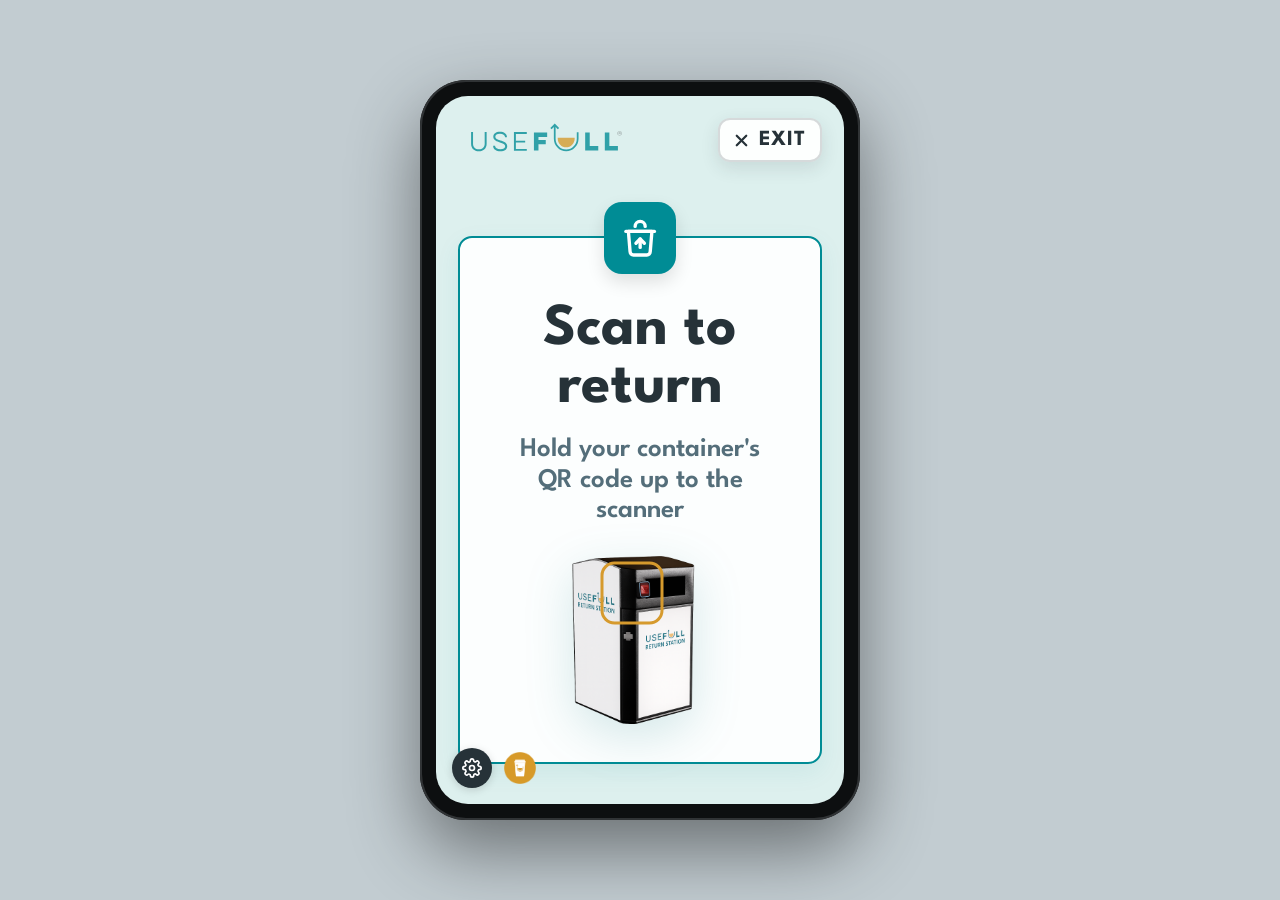
==== return-station/index.html @ 152a2efc "Return station: independent card/dismiss color controls + Never dismiss - Title always black (not co" ====
<!doctype html>
<html lang="en">
<head>
  <meta charset="utf-8" />
  <meta name="viewport" content="width=device-width, initial-scale=1, viewport-fit=cover, user-scalable=no" />
  <title>USEFULL Return Station</title>
  <meta name="theme-color" content="#DDF0EE" />
  <meta name="apple-mobile-web-app-capable" content="yes" />
  <meta name="mobile-web-app-capable" content="yes" />
  <meta name="apple-mobile-web-app-status-bar-style" content="black-translucent" />
  <meta name="apple-mobile-web-app-title" content="USEFULL Return" />
  <link rel="manifest" href="manifest.webmanifest" />
  <link rel="icon" type="image/png" href="../images/USEFULL-icons/icon-192.png" />
  <link rel="apple-touch-icon" href="../images/USEFULL-icons/icon-180.png" />
  <link rel="preconnect" href="https://fonts.googleapis.com" />
  <link rel="preconnect" href="https://fonts.gstatic.com" crossorigin />
  <link href="https://fonts.googleapis.com/css2?family=League+Spartan:wght@400;600;700&family=Roboto:wght@400;500;600;700&display=swap" rel="stylesheet" />
  <style>
    *, *::before, *::after { box-sizing: border-box; margin: 0; padding: 0; }

    :root {
      --teal: #008C95;
      --golden: #D69A2D;
      --golden-light: #FBF1DC;
      --teal-dark: #006E75;
      --teal-light: #E6F5F6;
      --foam: #DDF0EE;
      --wave: #8FCCC8;
      --green: #2E7D32;
      --green-light: #E8F5E9;
      --slate: #263238;
      --slate-light: #546E7A;
      --gray-300: #D0D8DB;
      --white: #FFFFFF;
      --radius: 14px;
      --shadow-lg: 0 2px 12px rgba(0,0,0,0.10);
    }

    html, body {
      width: 100%;
      height: 100%;
      overflow: hidden;
      font-family: 'Roboto', system-ui, sans-serif;
      color: var(--slate);
      -webkit-user-select: none;
      user-select: none;
      -webkit-tap-highlight-color: transparent;
    }

    /* ════════════════════════════════════════════════
       Portrait device frame (Galaxy Tab A9, 800×1340).
       Add ?bare=1 (or body.bare) to drop the frame and
       run edge-to-edge on the real tablet.
       ════════════════════════════════════════════════ */
    .device-mount {
      position: fixed;
      inset: 0;
      display: flex;
      align-items: center;
      justify-content: center;
      background: #c2ccd1;
      padding: 18px;
    }
    .device-frame {
      position: relative;
      /* Fixed portrait aspect — frame never resizes as content changes */
      width: min(440px, 92vw);
      height: min(740px, 96dvh);
      background: #0d0f10;
      border-radius: 46px;
      padding: 16px;
      box-shadow: 0 30px 70px rgba(0,0,0,0.45), inset 0 0 0 2px #303335;
      flex-shrink: 0;
    }
    body.bare .device-mount { padding: 0; background: var(--foam); }
    body.bare .device-frame {
      aspect-ratio: auto;
      height: 100dvh;
      width: 100vw;
      max-width: none;
      border-radius: 0;
      padding: 0;
      box-shadow: none;
      background: transparent;
    }

    /* ── App shell ─────────────────────────────────── */
    .app {
      position: relative;
      display: flex;
      flex-direction: column;
      width: 100%;
      height: 100%;
      background: var(--foam);
      border-radius: 32px;
      overflow: hidden;
    }
    body.bare .app { border-radius: 0; }

    .screen {
      flex: 1;
      display: flex;
      flex-direction: column;
      padding: 18px 22px 14px;
      overflow: hidden;
      min-height: 0;
    }

    /* ── Branding strip ────────────────────────────── */
    .brand-strip {
      display: grid;
      grid-template-columns: 1fr auto;
      align-items: center;
      padding: 4px 0 6px;
      flex-shrink: 0;
    }
    .brand-strip__logo {
      height: clamp(32px, 4.8vmin, 46px);
      opacity: 0.78;
      justify-self: start;
      cursor: default;
    }
    .session-control { justify-self: end; min-height: 44px; display: flex; align-items: center; }
    .exit-btn {
      min-height: 44px;
      padding: 8px 14px 7px 12px;
      border: 2px solid rgba(38, 50, 56, 0.18);
      border-radius: 12px;
      background: rgba(255, 255, 255, 0.94);
      color: var(--slate);
      box-shadow: 0 6px 18px rgba(38, 50, 56, 0.12);
      display: inline-flex;
      align-items: center;
      gap: 8px;
      font-family: 'League Spartan', sans-serif;
      font-size: clamp(17px, 2.4vmin, 22px);
      font-weight: 700;
      line-height: 1;
      cursor: pointer;
      text-transform: uppercase;
      letter-spacing: 0.04em;
    }
    .exit-btn svg { width: 19px; height: 19px; stroke-width: 2.8; flex-shrink: 0; }

    /* ════════════════════════════════════════════════
       Shared white card + inset icon cap
       (templated from the checkout-station success card)
       ════════════════════════════════════════════════ */
    .card {
      position: relative;
      width: min(100%, 560px);
      display: flex;
      flex-direction: column;
      align-items: center;
      text-align: center;
      gap: clamp(12px, 2vh, 20px);
      padding: clamp(48px, 7vh, 72px) clamp(28px, 6vw, 48px) clamp(24px, 3.5vh, 38px);
      background: rgba(255, 255, 255, 0.92);
      border: 2px solid var(--teal);
      border-radius: var(--radius);
      box-shadow: 0 8px 24px rgba(0, 140, 149, 0.08);
    }
    .card-mark {
      position: absolute;
      top: -36px;
      left: 50%;
      transform: translateX(-50%);
      width: 72px;
      height: 72px;
      border-radius: 18px;
      display: flex;
      align-items: center;
      justify-content: center;
      box-shadow: 0 8px 18px rgba(0, 0, 0, 0.12);
      color: var(--white);
      z-index: 5;
    }
    .card-mark svg { width: 56%; height: 56%; display: block; }
    .card-mark--teal { background: var(--teal); }
    .card-mark--green { background: var(--green); box-shadow: 0 8px 18px rgba(46,125,50,0.22); }
    .card-mark--golden { background: var(--golden); box-shadow: 0 8px 18px rgba(214,154,45,0.24); }

    .card__title {
      font-family: 'League Spartan', sans-serif;
      font-weight: 700;
      line-height: 0.98;
      color: var(--slate);
    }
    .card__body {
      font-family: 'League Spartan', sans-serif;
      font-weight: 600;
      line-height: 1.12;
      color: var(--slate-light);
    }

    /* ── Idle card ─────────────────────────────────── */
    .center-wrap {
      flex: 1;
      min-height: 0;
      display: flex;
      flex-direction: column;
      align-items: center;
      justify-content: center;
      gap: clamp(14px, 2vh, 22px);
      padding-top: 42px; /* room for card-mark cap that overlaps top of card */
    }
    .idle-card__title { font-size: clamp(40px, 6.6vh, 62px); }
    .idle-card__sub { font-size: clamp(20px, 3vh, 28px); max-width: 18ch; }
    .idle-card__station {
      position: relative;
      width: 100%;
      margin-top: clamp(4px, 1.4vh, 12px);
      display: flex;
      align-items: center;
      justify-content: center;
      min-height: 0;
    }
    .idle-card__station img {
      max-height: clamp(190px, 30vh, 340px);
      max-width: 66%;
      width: auto;
      object-fit: contain;
      display: block;
      filter: drop-shadow(0 14px 24px rgba(0, 110, 117, 0.16));
    }
    /* Pulsing highlight over the QR reader on the rendering (tune to art) */
    .idle-card__pulse {
      position: absolute;
      top: 21%;
      left: 47%;
      width: clamp(46px, 7vh, 70px);
      height: clamp(46px, 7vh, 70px);
      transform: translate(-50%, -50%);
      border-radius: 14px;
      border: 3px solid var(--golden);
      animation: scanPulse 1.8s ease-out infinite;
      pointer-events: none;
    }
    @keyframes scanPulse {
      0%   { box-shadow: 0 0 0 0 rgba(214, 154, 45, 0.5); border-color: rgba(214,154,45,0.95); }
      70%  { box-shadow: 0 0 0 20px rgba(214, 154, 45, 0); border-color: rgba(214,154,45,0.55); }
      100% { box-shadow: 0 0 0 0 rgba(214, 154, 45, 0); border-color: rgba(214,154,45,0.95); }
    }

    /* ── Success card ──────────────────────────────── */
    /* Title is always slate — color comes from card color token, not success style */
    .success-card__title { font-size: clamp(52px, 8vh, 86px); letter-spacing: 0.01em; color: var(--slate); }
    .success-card__body { font-size: clamp(23px, 3.4vh, 34px); }

    /* Card color tokens — set by cardColor state, applied via data-card-color attr */
    [data-card-color="green"]  { border-color: var(--green); }
    [data-card-color="teal"]   { border-color: var(--teal); }
    [data-card-color="golden"] { border-color: var(--golden); }

    .tally-block {
      width: 100%;
      display: flex;
      flex-direction: column;
      align-items: center;
      gap: 2px;
      padding: clamp(14px, 2.2vh, 22px);
      border-radius: 12px;
      margin-top: 2px;
    }
    .tally-block__num { font-family: 'League Spartan', sans-serif; font-weight: 700; font-size: clamp(38px, 5.6vh, 56px); line-height: 1; }
    .tally-block__label { font-family: 'League Spartan', sans-serif; font-weight: 600; font-size: clamp(15px, 2.1vh, 21px); text-transform: uppercase; letter-spacing: 0.04em; color: var(--slate-light); }
    /* Tally block colors by card color */
    [data-card-color="green"]  .tally-block { background: var(--green-light); }
    [data-card-color="green"]  .tally-block__num { color: var(--green); }
    [data-card-color="teal"]   .tally-block { background: var(--teal-light); }
    [data-card-color="teal"]   .tally-block__num { color: var(--teal-dark); }
    [data-card-color="golden"] .tally-block { background: var(--golden-light); }
    [data-card-color="golden"] .tally-block__num { color: #8C5A00; }

    .success-note {
      font-family: 'Roboto', sans-serif;
      font-weight: 400;
      font-size: clamp(14px, 2vh, 19px);
      line-height: 1.4;
      color: var(--slate-light);
      max-width: 32ch;
    }

    /* ── Dismiss control + countdown ring ──────────── */
    .dismiss-btn {
      display: inline-flex;
      align-items: center;
      gap: 12px;
      min-height: 60px;
      padding: 12px 30px;
      border-radius: 14px;
      border: none;
      background: var(--teal); /* overridden per-tone below */
      color: var(--white);
      font-family: 'League Spartan', sans-serif;
      font-size: clamp(22px, 3vh, 30px);
      font-weight: 700;
      text-transform: uppercase;
      letter-spacing: 0.03em;
      cursor: pointer;
      transition: transform 0.12s ease;
    }
    .dismiss-btn:active { transform: scale(0.97); }
    .dismiss-btn--golden { background: var(--golden); }
    .dismiss-btn--teal   { background: var(--teal); }
    .countdown-ring { position: relative; width: 38px; height: 38px; flex-shrink: 0; }
    .countdown-ring svg { width: 100%; height: 100%; transform: rotate(-90deg); }
    .countdown-ring__track { fill: none; stroke: rgba(255,255,255,0.35); stroke-width: 3.5; }
    .countdown-ring__fill { fill: none; stroke: var(--white); stroke-width: 3.5; stroke-linecap: round; transition: stroke-dashoffset 0.2s linear; }
    .countdown-ring__text {
      position: absolute; inset: 0; display: flex; align-items: center; justify-content: center;
      font-size: 14px; font-weight: 700; font-family: 'League Spartan', sans-serif; color: var(--white);
    }
    .success-hint { font-family: 'League Spartan', sans-serif; font-weight: 600; font-size: clamp(14px, 2vh, 19px); color: var(--slate-light); opacity: 0.85; }

    /* ════════════════════════════════════════════════
       Exit access-code modal + toast (within frame)
       ════════════════════════════════════════════════ */
    .overlay {
      position: absolute; inset: 0; background: rgba(0,0,0,0.5);
      z-index: 200; display: flex; align-items: center; justify-content: center; padding: 24px;
      border-radius: inherit;
    }
    .overlay[hidden] { display: none; }
    .code-panel {
      background: var(--white); border-radius: var(--radius); padding: 28px 26px;
      width: min(420px, 92%); box-shadow: var(--shadow-lg); text-align: center;
    }
    .code-panel.is-error .code-input { border-color: #C62828; }
    .code-panel__title { font-family: 'League Spartan', sans-serif; font-size: 24px; font-weight: 700; color: var(--slate); margin-bottom: 18px; }
    .code-field { display: flex; gap: 8px; align-items: center; }
    .code-input { flex: 1; font-size: 24px; text-align: center; letter-spacing: 0.4em; padding: 12px; border: 2px solid var(--gray-300); border-radius: 10px; font-family: inherit; }
    .code-toggle { background: none; border: none; padding: 8px; cursor: pointer; color: var(--slate-light); }
    .code-toggle svg { width: 24px; height: 24px; }
    .code-error { color: #C62828; font-size: 14px; min-height: 18px; margin: 8px 0 0; }
    .code-actions { display: flex; gap: 10px; margin-top: 18px; }
    .code-action { flex: 1; padding: 12px; border-radius: 10px; font-family: 'League Spartan', sans-serif; font-size: 18px; font-weight: 700; cursor: pointer; border: 2px solid var(--gray-300); background: var(--white); color: var(--slate); }
    .code-action--submit { background: var(--teal); border-color: var(--teal); color: var(--white); }
    .code-action--submit:disabled { opacity: 0.45; cursor: default; }

    .toast {
      position: absolute; top: 20px; left: 50%; transform: translateX(-50%);
      background: var(--slate); color: var(--white); padding: 13px 20px; border-radius: 12px;
      font-size: 15px; z-index: 300; box-shadow: var(--shadow-lg); max-width: 88%; text-align: center;
    }
    .toast[hidden] { display: none; }

    /* ════════════════════════════════════════════════
       Settings wheel + popover (anchored inside frame)
       ════════════════════════════════════════════════ */
    /* Sim button sits right of the gear, same row */
    .sim-bar { position: absolute; bottom: 16px; left: 16px; z-index: 150; display: flex; align-items: center; gap: 8px; }
    .sim-btn {
      width: 40px; height: 40px; border-radius: 50%; border: none; background: none;
      cursor: pointer; display: flex; align-items: center; justify-content: center;
      transition: opacity 0.15s, transform 0.1s; padding: 0;
    }
    .sim-btn:active { transform: scale(0.92); }
    .sim-btn img { width: 32px; height: 32px; object-fit: contain; }
    body.controls-hidden .sim-bar { display: none; }
    .settings-wheel { position: relative; z-index: 150; }
    .settings-wheel__btn {
      width: 40px; height: 40px; border-radius: 50%; border: none; background: var(--slate);
      color: var(--white); cursor: pointer; display: flex; align-items: center; justify-content: center;
      box-shadow: 0 2px 8px rgba(0,0,0,0.15); transition: transform 0.3s ease;
    }
    .settings-wheel__btn:active { transform: scale(0.92); }
    .settings-wheel__btn svg { width: 20px; height: 20px; }
    .settings-wheel.is-open .settings-wheel__btn { transform: rotate(60deg); }
    .settings-popover {
      position: absolute; bottom: 50px; left: 0; background: var(--slate); color: var(--white);
      border-radius: 12px; padding: 18px 20px 20px; box-shadow: 0 4px 20px rgba(0,0,0,0.25);
      display: none; min-width: 280px;
    }
    .settings-wheel.is-open .settings-popover { display: block; }
    .settings-col { display: flex; flex-direction: column; gap: 12px; }
    .settings-col__heading { font-size: 11px; text-transform: uppercase; letter-spacing: 0.8px; color: rgba(255,255,255,0.45); font-weight: 700; padding-bottom: 4px; border-bottom: 1px solid rgba(255,255,255,0.1); }
    .settings-field { display: flex; flex-direction: column; gap: 4px; }
    .settings-label { font-size: 10px; text-transform: uppercase; letter-spacing: 0.5px; color: rgba(255,255,255,0.6); font-weight: 600; }
    .settings-select { background: rgba(255,255,255,0.12); border: 1px solid rgba(255,255,255,0.2); color: var(--white); padding: 6px 8px; border-radius: 6px; font-size: 13px; font-family: inherit; cursor: pointer; }
    .settings-select option { background: var(--slate); color: var(--white); }
    .settings-toggle { display: flex; border-radius: 8px; overflow: hidden; border: 1px solid rgba(255,255,255,0.2); }
    .settings-toggle__opt { flex: 1; padding: 8px 10px; font-size: 13px; font-weight: 600; font-family: inherit; text-align: center; cursor: pointer; border: none; background: transparent; color: rgba(255,255,255,0.5); transition: background 0.15s, color 0.15s; }
    .settings-toggle__opt.is-active { background: var(--teal); color: var(--white); }
    .settings-btn { padding: 9px 14px; border-radius: 8px; border: 1px solid var(--teal); background: var(--teal); color: var(--white); font-size: 14px; font-weight: 700; cursor: pointer; font-family: inherit; width: 100%; }
    .settings-btn:active { opacity: 0.85; }
    .settings-check { display: flex; align-items: center; gap: 8px; color: var(--white); font-size: 13px; cursor: pointer; }

    body.controls-hidden .settings-wheel { display: none; }
  </style>
</head>
<body>
  <div class="device-mount">
    <div class="device-frame">
      <div id="app" class="app">
        <main class="screen" id="screen"><!-- rendered by JS --></main>

        <!-- Exit access-code modal -->
        <div id="codeModal" class="overlay" hidden>
          <div class="code-panel" id="codePanel" role="dialog" aria-modal="true">
            <div class="code-panel__title">Enter the return station access code</div>
            <div class="code-field">
              <input class="code-input" id="codeInput" type="password" inputmode="numeric" pattern="[0-9]*" maxlength="4" autocomplete="off" placeholder="••••" />
              <button class="code-toggle" id="codeToggle" type="button" aria-label="Show code">
                <svg viewBox="0 0 24 24" fill="none" stroke="currentColor" stroke-width="2.1" stroke-linecap="round" stroke-linejoin="round"><path d="M1 12s4-8 11-8 11 8 11 8-4 8-11 8-11-8-11-8z"/><circle cx="12" cy="12" r="3"/></svg>
              </button>
            </div>
            <div class="code-error" id="codeError" aria-live="polite"></div>
            <div class="code-actions">
              <button class="code-action" id="codeCancel" type="button">Cancel</button>
              <button class="code-action code-action--submit" id="codeSubmit" type="button" disabled>Submit</button>
            </div>
          </div>
        </div>

        <div id="toast" class="toast" hidden>Success: you'd normally exit Return Station mode now</div>

        <!-- Controls bar: gear + container sim button -->
        <div class="sim-bar">
          <div id="settingsWheel" class="settings-wheel">
            <button id="settingsToggle" class="settings-wheel__btn" type="button" aria-label="Demo settings">
              <svg viewBox="0 0 24 24" fill="none" stroke="currentColor" stroke-width="2" stroke-linecap="round" stroke-linejoin="round">
                <circle cx="12" cy="12" r="3"/><path d="M19.4 15a1.65 1.65 0 0 0 .33 1.82l.06.06a2 2 0 0 1-2.83 2.83l-.06-.06a1.65 1.65 0 0 0-1.82-.33 1.65 1.65 0 0 0-1 1.51V21a2 2 0 0 1-4 0v-.09A1.65 1.65 0 0 0 9 19.4a1.65 1.65 0 0 0-1.82.33l-.06.06a2 2 0 0 1-2.83-2.83l.06-.06A1.65 1.65 0 0 0 4.68 15a1.65 1.65 0 0 0-1.51-1H3a2 2 0 0 1 0-4h.09A1.65 1.65 0 0 0 4.6 9a1.65 1.65 0 0 0-.33-1.82l-.06-.06a2 2 0 0 1 2.83-2.83l.06.06A1.65 1.65 0 0 0 9 4.68a1.65 1.65 0 0 0 1-1.51V3a2 2 0 0 1 4 0v.09a1.65 1.65 0 0 0 1 1.51 1.65 1.65 0 0 0 1.82-.33l.06-.06a2 2 0 0 1 2.83 2.83l-.06.06A1.65 1.65 0 0 0 19.4 9a1.65 1.65 0 0 0 1.51 1H21a2 2 0 0 1 0 4h-.09a1.65 1.65 0 0 0-1.51 1z"/>
              </svg>
            </button>
            <div class="settings-popover">
              <div class="settings-col">
                <div class="settings-col__heading">Return Station</div>

                <div class="settings-field">
                  <span class="settings-label">Wording preset</span>
                  <div class="settings-toggle" id="styleToggle">
                    <button class="settings-toggle__opt is-active" data-style="celebrate" type="button">Celebratory</button>
                    <button class="settings-toggle__opt" data-style="pending" type="button">Pending</button>
                  </div>
                </div>

                <div class="settings-field">
                  <span class="settings-label">Card color</span>
                  <div class="settings-toggle" id="cardColorToggle">
                    <button class="settings-toggle__opt is-active" data-card="green" type="button">Green</button>
                    <button class="settings-toggle__opt" data-card="teal" type="button">Teal</button>
                    <button class="settings-toggle__opt" data-card="golden" type="button">Golden</button>
                  </div>
                </div>

                <div class="settings-field">
                  <span class="settings-label">Done button</span>
                  <div class="settings-toggle" id="dismissColorToggle">
                    <button class="settings-toggle__opt" data-dismiss="teal" type="button">Teal</button>
                    <button class="settings-toggle__opt is-active" data-dismiss="golden" type="button">Golden</button>
                  </div>
                </div>

                <div class="settings-field">
                  <span class="settings-label">Auto-dismiss</span>
                  <select class="settings-select" id="dismissSelect">
                    <option value="0">Never ∞</option>
                    <option value="3">3 seconds</option>
                    <option value="4">4 seconds</option>
                    <option value="5">5 seconds</option>
                    <option value="6" selected>6 seconds</option>
                    <option value="8">8 seconds</option>
                    <option value="10">10 seconds</option>
                    <option value="15">15 seconds</option>
                  </select>
                </div>

                <label class="settings-check"><input type="checkbox" id="soundToggle" checked /> Sound effects</label>
              </div>
            </div>
          </div>
          <button class="sim-btn" id="simScanBtn" type="button" title="Simulate container scan">
            <img src="../images/interface-icons/Usefull-Icons-Golden_1_Cup.png" alt="Simulate container scan" />
          </button>
        </div>
      </div>
    </div>
  </div>

  <script>
    /* ═══════════════════════════════════════════════════════════════
       USEFULL Return Station — self-contained prototype
       Flow: IDLE → (scan) → SUCCESS → (auto-dismiss / Done) → IDLE
       The QR reader is hardware; scanning both initiates AND completes a
       return. No auth, no counter on idle. Each scan re-chimes, bumps the
       session tally, and restarts the auto-dismiss timer.
       ═══════════════════════════════════════════════════════════════ */
    const params = new URLSearchParams(location.search);
    if (params.get('bare') === '1') document.body.classList.add('bare');

    const app = document.getElementById('app');
    const screen = document.getElementById('screen');

    /* ── State ─────────────────────────────────────── */
    let state = 'idle';            // 'idle' | 'success'
    let tally = 0;                 // containers returned this visit
    let successStyle = 'celebrate';// controls wording only
    let cardColor   = 'green';     // 'green' | 'teal' | 'golden' — celebrate default
    let dismissColor = 'golden';   // 'teal' | 'golden' — celebrate default
    let autoDismissSecs = 6;       // 0 = never
    let soundEnabled = true;
    let dismissDeadline = 0;
    let dismissRaf = null;

    /* ── Sound (per-container scan chime from checkout station) ── */
    const SFX = { scan: new Audio('../sounds/successful-scan.m4a') };
    function playScanChime() {
      if (!soundEnabled) return;
      const s = SFX.scan;
      s.currentTime = 0;
      s.play().catch(() => {});
    }

    /* ── Icons (stroke inherits card-mark color) ───── */
    const ICON_BIN = `<svg viewBox="0 0 24 24" fill="none" stroke="currentColor" stroke-width="2" stroke-linecap="round" stroke-linejoin="round"><path d="M5 8h14l-1 12a2 2 0 0 1-2 2H8a2 2 0 0 1-2-2L5 8z"/><path d="M3.5 8h17"/><path d="M9 5a3 3 0 0 1 6 0"/><path d="M12 12.5v5"/><path d="M9.5 15l2.5-2.5 2.5 2.5"/></svg>`;
    const ICON_CHECK = `<svg viewBox="0 0 24 24" fill="none" stroke="currentColor" stroke-width="2.8" stroke-linecap="round" stroke-linejoin="round"><path d="M20 6 9 17l-5-5"/></svg>`;
    const ICON_RETURN = `<svg viewBox="0 0 24 24" fill="none" stroke="currentColor" stroke-width="2.2" stroke-linecap="round" stroke-linejoin="round"><path d="M3 12a9 9 0 1 0 3-6.7"/><path d="M3 4v5h5"/></svg>`;
    const ICON_EXIT = `<svg viewBox="0 0 24 24" fill="none" stroke="currentColor" stroke-linecap="round" stroke-linejoin="round"><path d="M18 6 6 18"/><path d="m6 6 12 12"/></svg>`;

    function brandStrip() {
      return `
        <div class="brand-strip">
          <img class="brand-strip__logo" id="brandLogo" src="../images/USEFULL-icons/USEFULL-Logo-Registered_Color.svg" alt="USEFULL" />
          <div class="session-control">
            <button class="exit-btn" id="exitBtn" type="button" aria-label="Exit Return Station mode">${ICON_EXIT}<span>Exit</span></button>
          </div>
        </div>`;
    }

    /* ── Renderers ─────────────────────────────────── */
    function renderIdle() {
      screen.innerHTML = `
        ${brandStrip()}
        <div class="center-wrap">
          <section class="card idle-card">
            <div class="card-mark card-mark--teal">${ICON_BIN}</div>
            <h1 class="card__title idle-card__title">Scan to return</h1>
            <p class="card__body idle-card__sub">Hold your container's QR code up to the scanner</p>
            <div class="idle-card__station">
              <img src="returnstation-transparent.png" alt="USEFULL Return Station" />
              <div class="idle-card__pulse" aria-hidden="true"></div>
            </div>
          </section>
        </div>`;
      wireExit();
    }

    function renderSuccess() {
      const isPending = successStyle === 'pending';
      const icon = successStyle === 'pending' ? ICON_RETURN : ICON_CHECK;
      const title = isPending ? 'Return Pending' : 'Returned!';
      const body  = isPending ? 'Deposit your container in the bin below.' : 'Drop your container in the bin below.';
      const note  = isPending
        ? 'Your return will be validated when containers are collected.'
        : 'Your return is confirmed once containers are collected.';
      const unit = tally === 1 ? 'container returned' : 'containers returned';
      const ringLabel = autoDismissSecs === 0 ? '∞' : autoDismissSecs;

      screen.innerHTML = `
        ${brandStrip()}
        <div class="center-wrap">
          <section class="card success-card" data-card-color="${cardColor}">
            <div class="card-mark card-mark--${cardColor}">${icon}</div>
            <h1 class="card__title success-card__title">${title}</h1>
            <p class="card__body success-card__body">${body}</p>
            <div class="tally-block">
              <span class="tally-block__num">${tally}</span>
              <span class="tally-block__label">${unit}</span>
            </div>
            <p class="success-note">${note}</p>
          </section>
          <button class="dismiss-btn dismiss-btn--${dismissColor}" id="dismissBtn" type="button">
            <span class="countdown-ring">
              <svg viewBox="0 0 38 38">
                <circle class="countdown-ring__track" cx="19" cy="19" r="15"/>
                <circle class="countdown-ring__fill" id="ringFill" cx="19" cy="19" r="15"/>
              </svg>
              <span class="countdown-ring__text" id="ringText">${ringLabel}</span>
            </span>
            Done
          </button>
          <span class="success-hint">Scanning another? Just scan it — no need to tap.</span>
        </div>`;
      wireExit();
      document.getElementById('dismissBtn').onclick = goIdle;
    }

    function render() { state === 'idle' ? renderIdle() : renderSuccess(); }

    function goIdle() {
      stopDismissTimer();
      tally = 0;
      state = 'idle';
      render();
    }

    // A container was scanned at the hardware reader.
    function onScan() {
      tally += 1;
      playScanChime();
      state = 'success';
      render();
      startDismissTimer();
    }

    /* ── Auto-dismiss countdown ────────────────────── */
    const RING_CIRC = 2 * Math.PI * 15; // r=15
    function startDismissTimer() {
      stopDismissTimer();
      if (autoDismissSecs === 0) return; // Never mode — no timer
      dismissDeadline = Date.now() + autoDismissSecs * 1000;
      const fill = document.getElementById('ringFill');
      if (fill) { fill.style.strokeDasharray = RING_CIRC; fill.style.strokeDashoffset = 0; }
      const tick = () => {
        const remaining = Math.max(0, dismissDeadline - Date.now());
        const secs = Math.ceil(remaining / 1000);
        const text = document.getElementById('ringText');
        const f = document.getElementById('ringFill');
        if (text) text.textContent = secs;
        if (f) f.style.strokeDashoffset = RING_CIRC * (1 - remaining / (autoDismissSecs * 1000));
        if (remaining <= 0) { goIdle(); return; }
        dismissRaf = requestAnimationFrame(tick);
      };
      dismissRaf = requestAnimationFrame(tick);
    }
    function stopDismissTimer() {
      if (dismissRaf) cancelAnimationFrame(dismissRaf);
      dismissRaf = null;
    }

    /* Sync cardColor/dismissColor toggles to a given value */
    function syncCardColor(val) {
      cardColor = val;
      document.querySelectorAll('#cardColorToggle .settings-toggle__opt').forEach((o) => o.classList.toggle('is-active', o.dataset.card === val));
    }
    function syncDismissColor(val) {
      dismissColor = val;
      document.querySelectorAll('#dismissColorToggle .settings-toggle__opt').forEach((o) => o.classList.toggle('is-active', o.dataset.dismiss === val));
    }

    /* ── Exit access-code modal (matches checkout station) ── */
    const ACCESS_CODE = '1234';
    const codeModal = document.getElementById('codeModal');
    const codePanel = document.getElementById('codePanel');
    const codeInput = document.getElementById('codeInput');
    const codeToggle = document.getElementById('codeToggle');
    const codeError = document.getElementById('codeError');
    const codeSubmit = document.getElementById('codeSubmit');
    const codeCancel = document.getElementById('codeCancel');
    const toast = document.getElementById('toast');
    let toastTimer = null;

    function wireExit() {
      const btn = document.getElementById('exitBtn');
      if (btn) btn.onclick = openCodeModal;
    }
    function openCodeModal() {
      closeCodeModal();
      codeModal.hidden = false;
      setTimeout(() => codeInput.focus(), 80);
    }
    function closeCodeModal() {
      codeModal.hidden = true;
      codeInput.value = '';
      codeInput.type = 'password';
      codePanel.classList.remove('is-error');
      codeError.textContent = '';
      codeSubmit.disabled = true;
    }
    function submitCode() {
      if (codeInput.value.length !== 4) return;
      if (codeInput.value === ACCESS_CODE) { closeCodeModal(); showToast(); return; }
      codePanel.classList.add('is-error');
      codeError.textContent = 'Incorrect code, please try again.';
    }
    function showToast() {
      if (toastTimer) clearTimeout(toastTimer);
      toast.hidden = false;
      toastTimer = setTimeout(() => { toast.hidden = true; toastTimer = null; }, 2800);
    }
    codeInput.addEventListener('input', () => {
      codeInput.value = codeInput.value.replace(/\D/g, '').slice(0, 4);
      codeSubmit.disabled = codeInput.value.length !== 4;
      if (codeInput.value.length < 4) { codePanel.classList.remove('is-error'); codeError.textContent = ''; }
    });
    codeInput.addEventListener('keydown', (e) => { if (e.key === 'Enter') submitCode(); });
    codeToggle.onclick = () => { codeInput.type = codeInput.type === 'password' ? 'text' : 'password'; };
    codeSubmit.onclick = submitCode;
    codeCancel.onclick = closeCodeModal;
    codeModal.addEventListener('click', (e) => { if (e.target === codeModal) closeCodeModal(); });

    /* ── Settings wiring ───────────────────────────── */
    const settingsWheel = document.getElementById('settingsWheel');
    document.getElementById('settingsToggle').onclick = (e) => {
      e.stopPropagation();
      settingsWheel.classList.toggle('is-open');
    };
    document.addEventListener('click', (e) => {
      if (!settingsWheel.contains(e.target)) settingsWheel.classList.remove('is-open');
    });

    // Wording preset — also writes card/dismiss color presets (but doesn't lock them)
    document.querySelectorAll('#styleToggle .settings-toggle__opt').forEach((opt) => {
      opt.onclick = () => {
        successStyle = opt.dataset.style;
        document.querySelectorAll('#styleToggle .settings-toggle__opt').forEach((o) => o.classList.toggle('is-active', o === opt));
        if (successStyle === 'celebrate') { syncCardColor('green'); syncDismissColor('golden'); }
        else                              { syncCardColor('teal');  syncDismissColor('teal'); }
        if (state === 'success') { render(); startDismissTimer(); }
      };
    });

    // Card color
    document.querySelectorAll('#cardColorToggle .settings-toggle__opt').forEach((opt) => {
      opt.onclick = () => { syncCardColor(opt.dataset.card); if (state === 'success') render(); };
    });

    // Dismiss button color
    document.querySelectorAll('#dismissColorToggle .settings-toggle__opt').forEach((opt) => {
      opt.onclick = () => { syncDismissColor(opt.dataset.dismiss); if (state === 'success') render(); };
    });

    document.getElementById('dismissSelect').onchange = (e) => {
      autoDismissSecs = parseInt(e.target.value, 10);
      if (state === 'success') { render(); startDismissTimer(); }
    };
    document.getElementById('soundToggle').onchange = (e) => { soundEnabled = e.target.checked; };
    document.getElementById('simScanBtn').onclick = () => { settingsWheel.classList.remove('is-open'); onScan(); };

    /* ── Screenshot mode: hide settings via "h" or logo tap; "s" scans ── */
    function toggleControls() { document.body.classList.toggle('controls-hidden'); }
    document.addEventListener('keydown', (e) => {
      if (codeInput.matches(':focus')) return;
      if (e.key === 'h') toggleControls();
      if (e.key === 's') onScan();
    });
    screen.addEventListener('click', (e) => { if (e.target.id === 'brandLogo') toggleControls(); });

    /* ── Boot ──────────────────────────────────────── */
    render();
  </script>
</body>
</html>
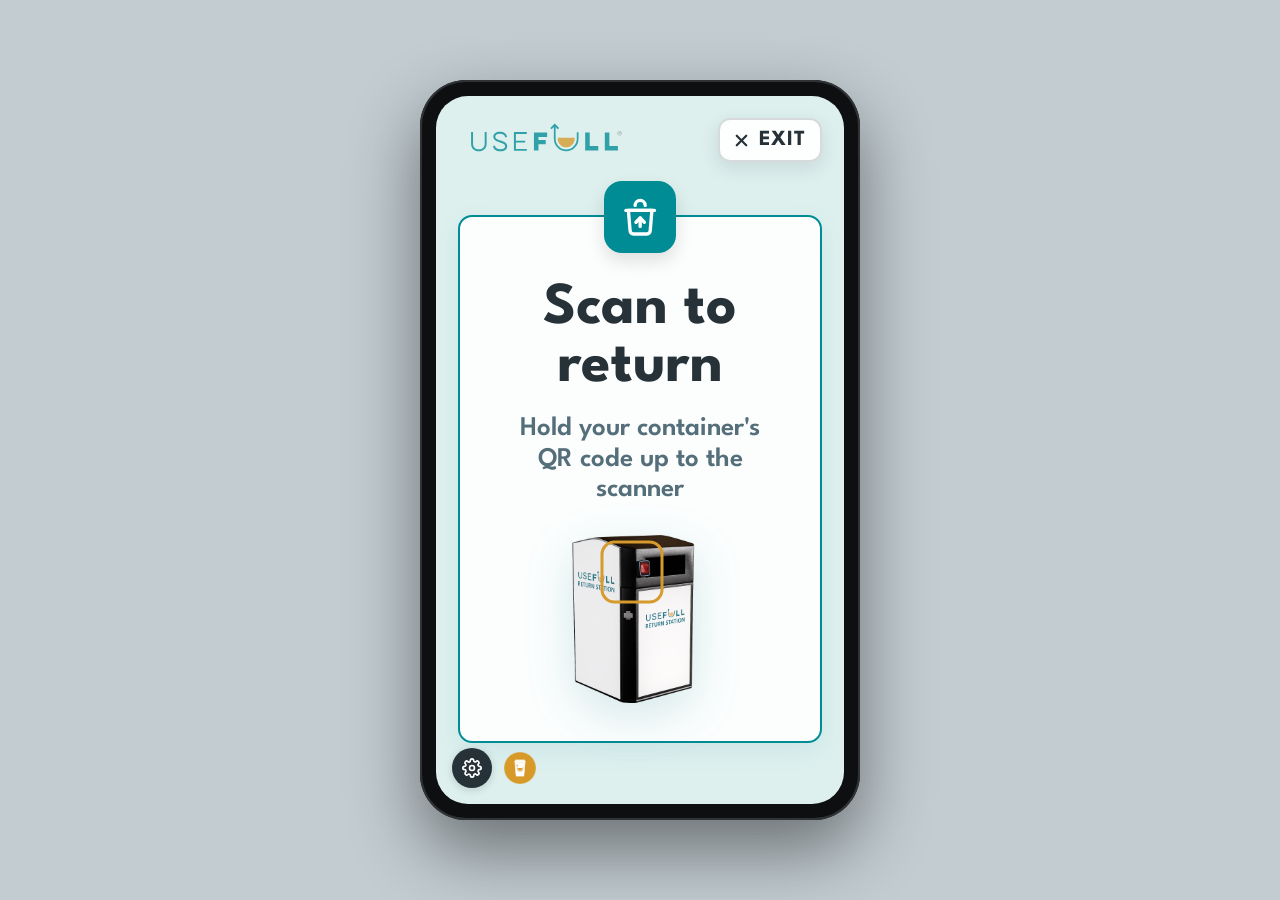
==== commit 7a638f77: "Return station: scan feedback, top-right timer, no Done button; fix v4 countdown regression Return s" ====
--- a/return-station/index.html
+++ b/return-station/index.html
@@ -142,6 +142,32 @@
     }
     .exit-btn svg { width: 19px; height: 19px; stroke-width: 2.8; flex-shrink: 0; }
 
+    /* Auto-dismiss countdown pill (top-right on success) —
+       pattern lifted from the v4 checkout session-countdown */
+    .auto-countdown {
+      min-width: 72px;
+      height: 44px;
+      padding: 8px 16px 6px;
+      border-radius: 12px;
+      background: rgba(255, 255, 255, 0.76);
+      border: 1.5px solid rgba(0, 140, 149, 0.26);
+      box-shadow: 0 3px 10px rgba(0, 140, 149, 0.10);
+      display: inline-flex;
+      align-items: baseline;
+      justify-content: center;
+      gap: 3px;
+      backdrop-filter: blur(4px);
+      -webkit-backdrop-filter: blur(4px);
+    }
+    .auto-countdown__value {
+      font-size: 26px; line-height: 1; color: var(--teal);
+      font-family: 'League Spartan', sans-serif; font-weight: 700;
+    }
+    .auto-countdown__unit {
+      font-size: 15px; line-height: 1; color: rgba(0, 140, 149, 0.72);
+      font-family: 'League Spartan', sans-serif; font-weight: 700; text-transform: uppercase;
+    }
+
     /* ════════════════════════════════════════════════
        Shared white card + inset icon cap
        (templated from the checkout-station success card)
@@ -200,9 +226,8 @@
       display: flex;
       flex-direction: column;
       align-items: center;
-      justify-content: center;
+      justify-content: center; /* vertically center card + hint as a group */
       gap: clamp(14px, 2vh, 22px);
-      padding-top: 42px; /* room for card-mark cap that overlaps top of card */
     }
     .idle-card__title { font-size: clamp(40px, 6.6vh, 62px); }
     .idle-card__sub { font-size: clamp(20px, 3vh, 28px); max-width: 18ch; }
@@ -272,6 +297,18 @@
     [data-card-color="golden"] .tally-block { background: var(--golden-light); }
     [data-card-color="golden"] .tally-block__num { color: #8C5A00; }
 
+    /* Container name — confirms the specific container just counted */
+    .container-name {
+      font-family: 'League Spartan', sans-serif;
+      font-weight: 700;
+      font-size: clamp(20px, 2.9vh, 28px);
+      line-height: 1.05;
+      margin-top: 2px;
+    }
+    [data-card-color="green"]  .container-name { color: var(--green); }
+    [data-card-color="teal"]   .container-name { color: var(--teal-dark); }
+    [data-card-color="golden"] .container-name { color: #8C5A00; }
+
     .success-note {
       font-family: 'Roboto', sans-serif;
       font-weight: 400;
@@ -280,38 +317,28 @@
       color: var(--slate-light);
       max-width: 32ch;
     }
-
-    /* ── Dismiss control + countdown ring ──────────── */
-    .dismiss-btn {
-      display: inline-flex;
-      align-items: center;
-      gap: 12px;
-      min-height: 60px;
-      padding: 12px 30px;
-      border-radius: 14px;
-      border: none;
-      background: var(--teal); /* overridden per-tone below */
-      color: var(--white);
-      font-family: 'League Spartan', sans-serif;
-      font-size: clamp(22px, 3vh, 30px);
-      font-weight: 700;
-      text-transform: uppercase;
-      letter-spacing: 0.03em;
-      cursor: pointer;
-      transition: transform 0.12s ease;
-    }
-    .dismiss-btn:active { transform: scale(0.97); }
-    .dismiss-btn--golden { background: var(--golden); }
-    .dismiss-btn--teal   { background: var(--teal); }
-    .countdown-ring { position: relative; width: 38px; height: 38px; flex-shrink: 0; }
-    .countdown-ring svg { width: 100%; height: 100%; transform: rotate(-90deg); }
-    .countdown-ring__track { fill: none; stroke: rgba(255,255,255,0.35); stroke-width: 3.5; }
-    .countdown-ring__fill { fill: none; stroke: var(--white); stroke-width: 3.5; stroke-linecap: round; transition: stroke-dashoffset 0.2s linear; }
-    .countdown-ring__text {
-      position: absolute; inset: 0; display: flex; align-items: center; justify-content: center;
-      font-size: 14px; font-weight: 700; font-family: 'League Spartan', sans-serif; color: var(--white);
-    }
     .success-hint { font-family: 'League Spartan', sans-serif; font-weight: 600; font-size: clamp(14px, 2vh, 19px); color: var(--slate-light); opacity: 0.85; }
+
+    /* ── Scan "pop" feedback ───────────────────────────
+       On each new scan: the tally box swells briefly and the
+       number flashes larger so a 2nd/3rd scan is unmistakable. */
+    .is-pop .tally-block { animation: tallyPop 0.45s cubic-bezier(.34,1.56,.64,1); }
+    .is-pop .tally-block__num { animation: numPop 0.5s cubic-bezier(.34,1.56,.64,1); }
+    .is-pop .container-name { animation: namePop 0.5s ease; }
+    @keyframes tallyPop {
+      0% { transform: scale(1); }
+      35% { transform: scale(1.07); box-shadow: 0 8px 22px rgba(0,0,0,0.10); }
+      100% { transform: scale(1); }
+    }
+    @keyframes numPop {
+      0% { transform: scale(1); }
+      30% { transform: scale(1.4); }
+      100% { transform: scale(1); }
+    }
+    @keyframes namePop {
+      0% { opacity: 0; transform: translateY(6px); }
+      100% { opacity: 1; transform: translateY(0); }
+    }
 
     /* ════════════════════════════════════════════════
        Exit access-code modal + toast (within frame)
@@ -438,17 +465,9 @@
                 <div class="settings-field">
                   <span class="settings-label">Card color</span>
                   <div class="settings-toggle" id="cardColorToggle">
-                    <button class="settings-toggle__opt is-active" data-card="green" type="button">Green</button>
-                    <button class="settings-toggle__opt" data-card="teal" type="button">Teal</button>
+                    <button class="settings-toggle__opt" data-card="green" type="button">Green</button>
+                    <button class="settings-toggle__opt is-active" data-card="teal" type="button">Teal</button>
                     <button class="settings-toggle__opt" data-card="golden" type="button">Golden</button>
-                  </div>
-                </div>
-
-                <div class="settings-field">
-                  <span class="settings-label">Done button</span>
-                  <div class="settings-toggle" id="dismissColorToggle">
-                    <button class="settings-toggle__opt" data-dismiss="teal" type="button">Teal</button>
-                    <button class="settings-toggle__opt is-active" data-dismiss="golden" type="button">Golden</button>
                   </div>
                 </div>
 
@@ -466,6 +485,8 @@
                   </select>
                 </div>
 
+                <label class="settings-check"><input type="checkbox" id="nameToggle" checked /> Show container name</label>
+                <label class="settings-check"><input type="checkbox" id="popToggle" checked /> Pop effect on scan</label>
                 <label class="settings-check"><input type="checkbox" id="soundToggle" checked /> Sound effects</label>
               </div>
             </div>
@@ -496,12 +517,32 @@
     let state = 'idle';            // 'idle' | 'success'
     let tally = 0;                 // containers returned this visit
     let successStyle = 'celebrate';// controls wording only
-    let cardColor   = 'green';     // 'green' | 'teal' | 'golden' — celebrate default
-    let dismissColor = 'golden';   // 'teal' | 'golden' — celebrate default
+    let cardColor   = 'teal';      // 'green' | 'teal' | 'golden'
     let autoDismissSecs = 6;       // 0 = never
     let soundEnabled = true;
+    let showName = true;           // show the scanned container's name
+    let popEnabled = true;         // pop animation on each scan
     let dismissDeadline = 0;
     let dismissRaf = null;
+
+    /* Whimsical container names (adjective · color · animal).
+       Loops after the list is exhausted. */
+    const CONTAINER_NAMES = [
+      'Morose Indigo Albatross',
+      'Plucky Crimson Otter',
+      'Wistful Amber Heron',
+      'Brisk Cobalt Marmot',
+      'Sleepy Verdant Lynx',
+      'Jolly Saffron Pelican',
+      'Stoic Violet Badger',
+      'Nimble Coral Ibis',
+      'Gallant Teal Walrus',
+      'Drowsy Scarlet Mongoose',
+    ];
+    function containerNameFor(n) {
+      // n is 1-based tally; loop over the list
+      return CONTAINER_NAMES[(n - 1) % CONTAINER_NAMES.length];
+    }
 
     /* ── Sound (per-container scan chime from checkout station) ── */
     const SFX = { scan: new Audio('../sounds/successful-scan.m4a') };
@@ -518,20 +559,30 @@
     const ICON_RETURN = `<svg viewBox="0 0 24 24" fill="none" stroke="currentColor" stroke-width="2.2" stroke-linecap="round" stroke-linejoin="round"><path d="M3 12a9 9 0 1 0 3-6.7"/><path d="M3 4v5h5"/></svg>`;
     const ICON_EXIT = `<svg viewBox="0 0 24 24" fill="none" stroke="currentColor" stroke-linecap="round" stroke-linejoin="round"><path d="M18 6 6 18"/><path d="m6 6 12 12"/></svg>`;
 
-    function brandStrip() {
+    function brandStrip(rightHtml) {
       return `
         <div class="brand-strip">
           <img class="brand-strip__logo" id="brandLogo" src="../images/USEFULL-icons/USEFULL-Logo-Registered_Color.svg" alt="USEFULL" />
-          <div class="session-control">
-            <button class="exit-btn" id="exitBtn" type="button" aria-label="Exit Return Station mode">${ICON_EXIT}<span>Exit</span></button>
-          </div>
+          <div class="session-control">${rightHtml || ''}</div>
+        </div>`;
+    }
+    function exitControl() {
+      return `<button class="exit-btn" id="exitBtn" type="button" aria-label="Exit Return Station mode">${ICON_EXIT}<span>Exit</span></button>`;
+    }
+    function countdownControl() {
+      // Transparency timer — no Done button; the screen clears itself.
+      if (autoDismissSecs === 0) return ''; // Never: nothing to count down
+      return `
+        <div class="auto-countdown" aria-label="Auto-dismiss countdown">
+          <span class="auto-countdown__value" id="autoCountValue">${autoDismissSecs}</span>
+          <span class="auto-countdown__unit">s</span>
         </div>`;
     }
 
     /* ── Renderers ─────────────────────────────────── */
     function renderIdle() {
       screen.innerHTML = `
-        ${brandStrip()}
+        ${brandStrip(exitControl())}
         <div class="center-wrap">
           <section class="card idle-card">
             <div class="card-mark card-mark--teal">${ICON_BIN}</div>
@@ -546,20 +597,23 @@
       wireExit();
     }
 
-    function renderSuccess() {
+    function renderSuccess(justScanned) {
       const isPending = successStyle === 'pending';
-      const icon = successStyle === 'pending' ? ICON_RETURN : ICON_CHECK;
+      const icon = isPending ? ICON_RETURN : ICON_CHECK;
       const title = isPending ? 'Return Pending' : 'Returned!';
       const body  = isPending ? 'Deposit your container in the bin below.' : 'Drop your container in the bin below.';
       const note  = isPending
         ? 'Your return will be validated when containers are collected.'
-        : 'Your return is confirmed once containers are collected.';
+        : 'Your return will be confirmed once containers are collected.';
       const unit = tally === 1 ? 'container returned' : 'containers returned';
-      const ringLabel = autoDismissSecs === 0 ? '∞' : autoDismissSecs;
+      const nameHtml = showName
+        ? `<div class="container-name">${containerNameFor(tally)}</div>`
+        : '';
+      const popClass = (justScanned && popEnabled) ? ' is-pop' : '';
 
       screen.innerHTML = `
-        ${brandStrip()}
-        <div class="center-wrap">
+        ${brandStrip(countdownControl())}
+        <div class="center-wrap${popClass}">
           <section class="card success-card" data-card-color="${cardColor}">
             <div class="card-mark card-mark--${cardColor}">${icon}</div>
             <h1 class="card__title success-card__title">${title}</h1>
@@ -567,26 +621,16 @@
             <div class="tally-block">
               <span class="tally-block__num">${tally}</span>
               <span class="tally-block__label">${unit}</span>
+              ${nameHtml}
             </div>
             <p class="success-note">${note}</p>
           </section>
-          <button class="dismiss-btn dismiss-btn--${dismissColor}" id="dismissBtn" type="button">
-            <span class="countdown-ring">
-              <svg viewBox="0 0 38 38">
-                <circle class="countdown-ring__track" cx="19" cy="19" r="15"/>
-                <circle class="countdown-ring__fill" id="ringFill" cx="19" cy="19" r="15"/>
-              </svg>
-              <span class="countdown-ring__text" id="ringText">${ringLabel}</span>
-            </span>
-            Done
-          </button>
-          <span class="success-hint">Scanning another? Just scan it — no need to tap.</span>
+          <span class="success-hint">Returning more containers? Just keep scanning.</span>
         </div>`;
       wireExit();
-      document.getElementById('dismissBtn').onclick = goIdle;
-    }
-
-    function render() { state === 'idle' ? renderIdle() : renderSuccess(); }
+    }
+
+    function render() { state === 'idle' ? renderIdle() : renderSuccess(false); }
 
     function goIdle() {
       stopDismissTimer();
@@ -600,25 +644,20 @@
       tally += 1;
       playScanChime();
       state = 'success';
-      render();
+      renderSuccess(true);   // true → play the pop animation
       startDismissTimer();
     }
 
-    /* ── Auto-dismiss countdown ────────────────────── */
-    const RING_CIRC = 2 * Math.PI * 15; // r=15
+    /* ── Auto-dismiss countdown (drives the top-right pill) ── */
     function startDismissTimer() {
       stopDismissTimer();
       if (autoDismissSecs === 0) return; // Never mode — no timer
       dismissDeadline = Date.now() + autoDismissSecs * 1000;
-      const fill = document.getElementById('ringFill');
-      if (fill) { fill.style.strokeDasharray = RING_CIRC; fill.style.strokeDashoffset = 0; }
       const tick = () => {
         const remaining = Math.max(0, dismissDeadline - Date.now());
         const secs = Math.ceil(remaining / 1000);
-        const text = document.getElementById('ringText');
-        const f = document.getElementById('ringFill');
-        if (text) text.textContent = secs;
-        if (f) f.style.strokeDashoffset = RING_CIRC * (1 - remaining / (autoDismissSecs * 1000));
+        const val = document.getElementById('autoCountValue');
+        if (val) val.textContent = secs;
         if (remaining <= 0) { goIdle(); return; }
         dismissRaf = requestAnimationFrame(tick);
       };
@@ -629,14 +668,10 @@
       dismissRaf = null;
     }
 
-    /* Sync cardColor/dismissColor toggles to a given value */
+    /* Sync the card-color toggle to a given value */
     function syncCardColor(val) {
       cardColor = val;
       document.querySelectorAll('#cardColorToggle .settings-toggle__opt').forEach((o) => o.classList.toggle('is-active', o.dataset.card === val));
-    }
-    function syncDismissColor(val) {
-      dismissColor = val;
-      document.querySelectorAll('#dismissColorToggle .settings-toggle__opt').forEach((o) => o.classList.toggle('is-active', o.dataset.dismiss === val));
     }
 
     /* ── Exit access-code modal (matches checkout station) ── */
@@ -700,13 +735,12 @@
       if (!settingsWheel.contains(e.target)) settingsWheel.classList.remove('is-open');
     });
 
-    // Wording preset — also writes card/dismiss color presets (but doesn't lock them)
+    // Wording preset — presets a card color too, but doesn't lock it
     document.querySelectorAll('#styleToggle .settings-toggle__opt').forEach((opt) => {
       opt.onclick = () => {
         successStyle = opt.dataset.style;
         document.querySelectorAll('#styleToggle .settings-toggle__opt').forEach((o) => o.classList.toggle('is-active', o === opt));
-        if (successStyle === 'celebrate') { syncCardColor('green'); syncDismissColor('golden'); }
-        else                              { syncCardColor('teal');  syncDismissColor('teal'); }
+        syncCardColor('teal'); // both presets default to teal; Bella can override
         if (state === 'success') { render(); startDismissTimer(); }
       };
     });
@@ -716,15 +750,12 @@
       opt.onclick = () => { syncCardColor(opt.dataset.card); if (state === 'success') render(); };
     });
 
-    // Dismiss button color
-    document.querySelectorAll('#dismissColorToggle .settings-toggle__opt').forEach((opt) => {
-      opt.onclick = () => { syncDismissColor(opt.dataset.dismiss); if (state === 'success') render(); };
-    });
-
     document.getElementById('dismissSelect').onchange = (e) => {
       autoDismissSecs = parseInt(e.target.value, 10);
       if (state === 'success') { render(); startDismissTimer(); }
     };
+    document.getElementById('nameToggle').onchange = (e) => { showName = e.target.checked; if (state === 'success') render(); };
+    document.getElementById('popToggle').onchange = (e) => { popEnabled = e.target.checked; };
     document.getElementById('soundToggle').onchange = (e) => { soundEnabled = e.target.checked; };
     document.getElementById('simScanBtn').onclick = () => { settingsWheel.classList.remove('is-open'); onScan(); };
 
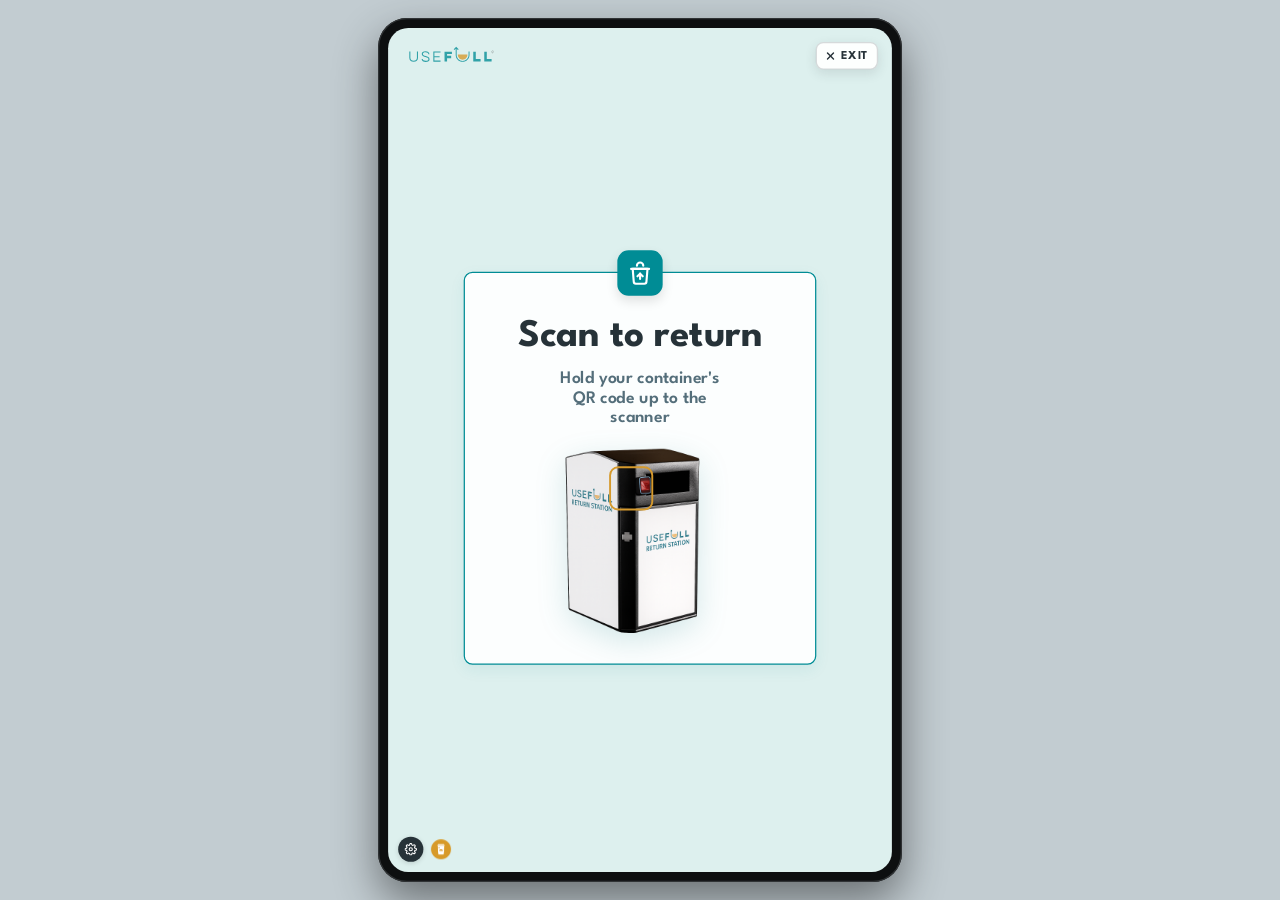
==== commit ad25d39c: "Return station: make device frame a true-scale tablet preview The idle headline wrapped differently " ====
--- a/return-station/index.html
+++ b/return-station/index.html
@@ -14,9 +14,31 @@
   <link rel="apple-touch-icon" href="../images/USEFULL-icons/icon-180.png" />
   <link rel="preconnect" href="https://fonts.googleapis.com" />
   <link rel="preconnect" href="https://fonts.gstatic.com" crossorigin />
-  <link href="https://fonts.googleapis.com/css2?family=League+Spartan:wght@400;600;700&family=Roboto:wght@400;500;600;700&display=swap" rel="stylesheet" />
+  <link href="https://fonts.googleapis.com/css2?family=League+Spartan:wght@400;600;700&display=swap" rel="stylesheet" />
   <style>
     *, *::before, *::after { box-sizing: border-box; margin: 0; padding: 0; }
+
+    /* Proxima Nova — body/UI font (replaces Roboto). Headings stay League Spartan. */
+    @font-face {
+      font-family: 'Proxima Nova';
+      src: url('../fonts/Proxima-Nova-Font-Family/ProximaNova-Regular.ttf') format('truetype');
+      font-weight: 400; font-style: normal; font-display: swap;
+    }
+    @font-face {
+      font-family: 'Proxima Nova';
+      src: url('../fonts/Proxima-Nova-Font-Family/ProximaNova-Medium.ttf') format('truetype');
+      font-weight: 500; font-style: normal; font-display: swap;
+    }
+    @font-face {
+      font-family: 'Proxima Nova';
+      src: url('../fonts/Proxima-Nova-Font-Family/ProximaNova-Semibold.ttf') format('truetype');
+      font-weight: 600; font-style: normal; font-display: swap;
+    }
+    @font-face {
+      font-family: 'Proxima Nova';
+      src: url('../fonts/Proxima-Nova-Font-Family/ProximaNova-Bold.ttf') format('truetype');
+      font-weight: 700; font-style: normal; font-display: swap;
+    }
 
     :root {
       --teal: #008C95;
@@ -40,7 +62,7 @@
       width: 100%;
       height: 100%;
       overflow: hidden;
-      font-family: 'Roboto', system-ui, sans-serif;
+      font-family: 'Proxima Nova', system-ui, sans-serif;
       color: var(--slate);
       -webkit-user-select: none;
       user-select: none;
@@ -61,41 +83,48 @@
       background: #c2ccd1;
       padding: 18px;
     }
+    /* The frame is the tablet at TRUE design size (800×1340 screen + 16px
+       bezel), then scaled down to fit the window via --frame-scale (set in
+       JS). This makes the desktop preview a pixel-perfect miniature of the
+       real tablet — identical wrapping/proportions to bare mode. */
     .device-frame {
       position: relative;
-      /* Fixed portrait aspect — frame never resizes as content changes */
-      width: min(440px, 92vw);
-      height: min(740px, 96dvh);
+      width: 832px;   /* 800 screen + 16 bezel ×2 */
+      height: 1372px; /* 1340 screen + 16 bezel ×2 */
       background: #0d0f10;
       border-radius: 46px;
       padding: 16px;
       box-shadow: 0 30px 70px rgba(0,0,0,0.45), inset 0 0 0 2px #303335;
       flex-shrink: 0;
+      transform: scale(var(--frame-scale, 1));
+      transform-origin: center center;
     }
     body.bare .device-mount { padding: 0; background: var(--foam); }
     body.bare .device-frame {
-      aspect-ratio: auto;
-      height: 100dvh;
-      width: 100vw;
-      max-width: none;
+      width: 100%;
+      height: 100%;
       border-radius: 0;
       padding: 0;
       box-shadow: none;
       background: transparent;
-    }
-
-    /* ── App shell ─────────────────────────────────── */
+      transform: none;
+    }
+
+    /* ── App shell — fixed tablet resolution + size container ──
+       container-type: size makes cqw/cqh/cqmin resolve against the app box
+       (800×1340), so type/spacing scale to the tablet, not the browser. */
     .app {
       position: relative;
       display: flex;
       flex-direction: column;
-      width: 100%;
-      height: 100%;
+      width: 800px;
+      height: 1340px;
+      container-type: size;
       background: var(--foam);
       border-radius: 32px;
       overflow: hidden;
     }
-    body.bare .app { border-radius: 0; }
+    body.bare .app { width: 100%; height: 100%; border-radius: 0; }
 
     .screen {
       flex: 1;
@@ -115,7 +144,7 @@
       flex-shrink: 0;
     }
     .brand-strip__logo {
-      height: clamp(32px, 4.8vmin, 46px);
+      height: clamp(32px, 4.8cqmin, 46px);
       opacity: 0.78;
       justify-self: start;
       cursor: default;
@@ -133,7 +162,7 @@
       align-items: center;
       gap: 8px;
       font-family: 'League Spartan', sans-serif;
-      font-size: clamp(17px, 2.4vmin, 22px);
+      font-size: clamp(17px, 2.4cqmin, 22px);
       font-weight: 700;
       line-height: 1;
       cursor: pointer;
@@ -179,8 +208,8 @@
       flex-direction: column;
       align-items: center;
       text-align: center;
-      gap: clamp(12px, 2vh, 20px);
-      padding: clamp(48px, 7vh, 72px) clamp(28px, 6vw, 48px) clamp(24px, 3.5vh, 38px);
+      gap: clamp(12px, 2cqh, 20px);
+      padding: clamp(48px, 7cqh, 72px) clamp(28px, 6cqw, 48px) clamp(24px, 3.5cqh, 38px);
       background: rgba(255, 255, 255, 0.92);
       border: 2px solid var(--teal);
       border-radius: var(--radius);
@@ -227,21 +256,21 @@
       flex-direction: column;
       align-items: center;
       justify-content: center; /* vertically center card + hint as a group */
-      gap: clamp(14px, 2vh, 22px);
-    }
-    .idle-card__title { font-size: clamp(40px, 6.6vh, 62px); }
-    .idle-card__sub { font-size: clamp(20px, 3vh, 28px); max-width: 18ch; }
+      gap: clamp(14px, 2cqh, 22px);
+    }
+    .idle-card__title { font-size: clamp(40px, 6.6cqh, 62px); }
+    .idle-card__sub { font-size: clamp(20px, 3cqh, 28px); max-width: 18ch; }
     .idle-card__station {
       position: relative;
       width: 100%;
-      margin-top: clamp(4px, 1.4vh, 12px);
+      margin-top: clamp(4px, 1.4cqh, 12px);
       display: flex;
       align-items: center;
       justify-content: center;
       min-height: 0;
     }
     .idle-card__station img {
-      max-height: clamp(190px, 30vh, 340px);
+      max-height: clamp(190px, 30cqh, 340px);
       max-width: 66%;
       width: auto;
       object-fit: contain;
@@ -253,8 +282,8 @@
       position: absolute;
       top: 21%;
       left: 47%;
-      width: clamp(46px, 7vh, 70px);
-      height: clamp(46px, 7vh, 70px);
+      width: clamp(46px, 7cqh, 70px);
+      height: clamp(46px, 7cqh, 70px);
       transform: translate(-50%, -50%);
       border-radius: 14px;
       border: 3px solid var(--golden);
@@ -269,8 +298,8 @@
 
     /* ── Success card ──────────────────────────────── */
     /* Title is always slate — color comes from card color token, not success style */
-    .success-card__title { font-size: clamp(52px, 8vh, 86px); letter-spacing: 0.01em; color: var(--slate); }
-    .success-card__body { font-size: clamp(23px, 3.4vh, 34px); }
+    .success-card__title { font-size: clamp(52px, 8cqh, 86px); letter-spacing: 0.01em; color: var(--slate); }
+    .success-card__body { font-size: clamp(23px, 3.4cqh, 34px); }
 
     /* Card color tokens — set by cardColor state, applied via data-card-color attr */
     [data-card-color="green"]  { border-color: var(--green); }
@@ -283,12 +312,12 @@
       flex-direction: column;
       align-items: center;
       gap: 2px;
-      padding: clamp(14px, 2.2vh, 22px);
+      padding: clamp(14px, 2.2cqh, 22px);
       border-radius: 12px;
       margin-top: 2px;
     }
-    .tally-block__num { font-family: 'League Spartan', sans-serif; font-weight: 700; font-size: clamp(38px, 5.6vh, 56px); line-height: 1; }
-    .tally-block__label { font-family: 'League Spartan', sans-serif; font-weight: 600; font-size: clamp(15px, 2.1vh, 21px); text-transform: uppercase; letter-spacing: 0.04em; color: var(--slate-light); }
+    .tally-block__num { font-family: 'League Spartan', sans-serif; font-weight: 700; font-size: clamp(38px, 5.6cqh, 56px); line-height: 1; }
+    .tally-block__label { font-family: 'League Spartan', sans-serif; font-weight: 600; font-size: clamp(15px, 2.1cqh, 21px); text-transform: uppercase; letter-spacing: 0.04em; color: var(--slate-light); }
     /* Tally block colors by card color */
     [data-card-color="green"]  .tally-block { background: var(--green-light); }
     [data-card-color="green"]  .tally-block__num { color: var(--green); }
@@ -297,27 +326,27 @@
     [data-card-color="golden"] .tally-block { background: var(--golden-light); }
     [data-card-color="golden"] .tally-block__num { color: #8C5A00; }
 
-    /* Container name — confirms the specific container just counted */
+    /* Container name — confirms the specific container just counted.
+       Sits below the counter card (its own line). */
     .container-name {
       font-family: 'League Spartan', sans-serif;
       font-weight: 700;
-      font-size: clamp(20px, 2.9vh, 28px);
+      font-size: clamp(20px, 2.9cqh, 28px);
       line-height: 1.05;
-      margin-top: 2px;
     }
     [data-card-color="green"]  .container-name { color: var(--green); }
     [data-card-color="teal"]   .container-name { color: var(--teal-dark); }
     [data-card-color="golden"] .container-name { color: #8C5A00; }
 
     .success-note {
-      font-family: 'Roboto', sans-serif;
-      font-weight: 400;
-      font-size: clamp(14px, 2vh, 19px);
+      font-family: 'Proxima Nova', sans-serif;
+      font-weight: 500;
+      font-size: clamp(14px, 2cqh, 19px);
       line-height: 1.4;
       color: var(--slate-light);
       max-width: 32ch;
     }
-    .success-hint { font-family: 'League Spartan', sans-serif; font-weight: 600; font-size: clamp(14px, 2vh, 19px); color: var(--slate-light); opacity: 0.85; }
+    .success-hint { font-family: 'League Spartan', sans-serif; font-weight: 600; font-size: clamp(14px, 2cqh, 19px); color: var(--slate-light); opacity: 0.85; }
 
     /* ── Scan "pop" feedback ───────────────────────────
        On each new scan: the tally box swells briefly and the
@@ -475,17 +504,17 @@
                   <span class="settings-label">Auto-dismiss</span>
                   <select class="settings-select" id="dismissSelect">
                     <option value="0">Never ∞</option>
-                    <option value="3">3 seconds</option>
+                    <option value="3" selected>3 seconds</option>
                     <option value="4">4 seconds</option>
                     <option value="5">5 seconds</option>
-                    <option value="6" selected>6 seconds</option>
+                    <option value="6">6 seconds</option>
                     <option value="8">8 seconds</option>
                     <option value="10">10 seconds</option>
                     <option value="15">15 seconds</option>
                   </select>
                 </div>
 
-                <label class="settings-check"><input type="checkbox" id="nameToggle" checked /> Show container name</label>
+                <label class="settings-check"><input type="checkbox" id="nameToggle" /> Show container name</label>
                 <label class="settings-check"><input type="checkbox" id="popToggle" checked /> Pop effect on scan</label>
                 <label class="settings-check"><input type="checkbox" id="soundToggle" checked /> Sound effects</label>
               </div>
@@ -518,9 +547,9 @@
     let tally = 0;                 // containers returned this visit
     let successStyle = 'celebrate';// controls wording only
     let cardColor   = 'teal';      // 'green' | 'teal' | 'golden'
-    let autoDismissSecs = 6;       // 0 = never
+    let autoDismissSecs = 3;       // 0 = never
     let soundEnabled = true;
-    let showName = true;           // show the scanned container's name
+    let showName = false;          // show the scanned container's name
     let popEnabled = true;         // pop animation on each scan
     let dismissDeadline = 0;
     let dismissRaf = null;
@@ -621,8 +650,8 @@
             <div class="tally-block">
               <span class="tally-block__num">${tally}</span>
               <span class="tally-block__label">${unit}</span>
-              ${nameHtml}
             </div>
+            ${nameHtml}
             <p class="success-note">${note}</p>
           </section>
           <span class="success-hint">Returning more containers? Just keep scanning.</span>
@@ -768,6 +797,24 @@
     });
     screen.addEventListener('click', (e) => { if (e.target.id === 'brandLogo') toggleControls(); });
 
+    /* ── Device-frame scaling ──────────────────────────
+       Shrink the true-size 832×1372 frame to fit the window so the desktop
+       preview is a faithful miniature. No-op in bare mode (real tablet). */
+    const FRAME_W = 832, FRAME_H = 1372;
+    function fitFrame() {
+      if (document.body.classList.contains('bare')) {
+        document.documentElement.style.removeProperty('--frame-scale');
+        return;
+      }
+      const mount = document.querySelector('.device-mount');
+      const availW = mount.clientWidth - 36;  // 18px padding ×2
+      const availH = mount.clientHeight - 36;
+      const scale = Math.min(availW / FRAME_W, availH / FRAME_H, 1);
+      document.documentElement.style.setProperty('--frame-scale', scale);
+    }
+    window.addEventListener('resize', fitFrame);
+    fitFrame();
+
     /* ── Boot ──────────────────────────────────────── */
     render();
   </script>
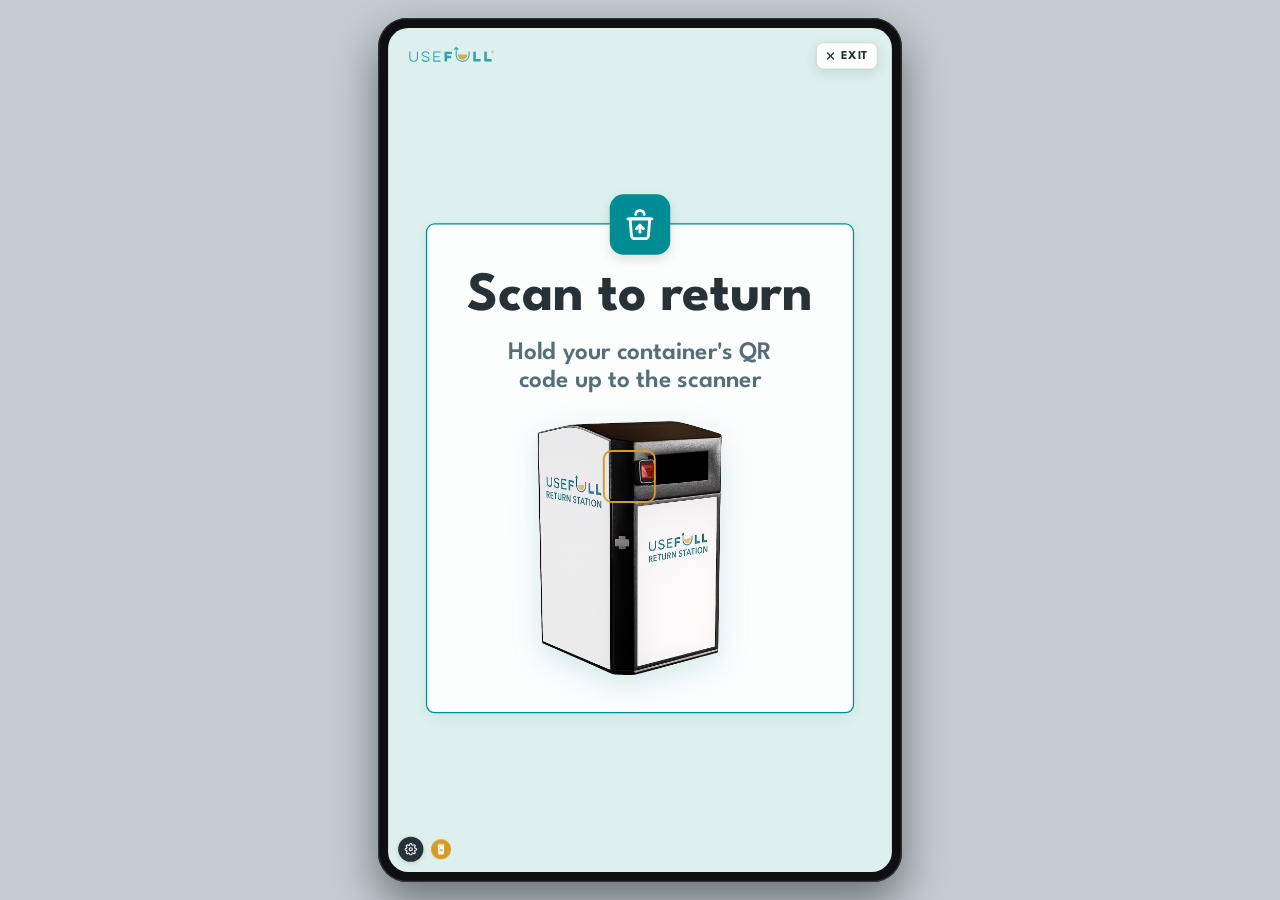
==== commit 68267f3d: "Return station: scale type/card up to fill the kiosk screen Previous frame-accuracy change left cont" ====
--- a/return-station/index.html
+++ b/return-station/index.html
@@ -203,13 +203,13 @@
        ════════════════════════════════════════════════ */
     .card {
       position: relative;
-      width: min(100%, 560px);
+      width: min(100%, 680px);
       display: flex;
       flex-direction: column;
       align-items: center;
       text-align: center;
-      gap: clamp(12px, 2cqh, 20px);
-      padding: clamp(48px, 7cqh, 72px) clamp(28px, 6cqw, 48px) clamp(24px, 3.5cqh, 38px);
+      gap: 24px;
+      padding: 72px 48px 44px;
       background: rgba(255, 255, 255, 0.92);
       border: 2px solid var(--teal);
       border-radius: var(--radius);
@@ -217,12 +217,12 @@
     }
     .card-mark {
       position: absolute;
-      top: -36px;
+      top: -48px;
       left: 50%;
       transform: translateX(-50%);
-      width: 72px;
-      height: 72px;
-      border-radius: 18px;
+      width: 96px;
+      height: 96px;
+      border-radius: 22px;
       display: flex;
       align-items: center;
       justify-content: center;
@@ -256,22 +256,22 @@
       flex-direction: column;
       align-items: center;
       justify-content: center; /* vertically center card + hint as a group */
-      gap: clamp(14px, 2cqh, 22px);
-    }
-    .idle-card__title { font-size: clamp(40px, 6.6cqh, 62px); }
-    .idle-card__sub { font-size: clamp(20px, 3cqh, 28px); max-width: 18ch; }
+      gap: 28px;
+    }
+    .idle-card__title { font-size: 88px; }
+    .idle-card__sub { font-size: 40px; max-width: 18ch; }
     .idle-card__station {
       position: relative;
       width: 100%;
-      margin-top: clamp(4px, 1.4cqh, 12px);
+      margin-top: 16px;
       display: flex;
       align-items: center;
       justify-content: center;
       min-height: 0;
     }
     .idle-card__station img {
-      max-height: clamp(190px, 30cqh, 340px);
-      max-width: 66%;
+      max-height: 470px;
+      max-width: 72%;
       width: auto;
       object-fit: contain;
       display: block;
@@ -282,8 +282,8 @@
       position: absolute;
       top: 21%;
       left: 47%;
-      width: clamp(46px, 7cqh, 70px);
-      height: clamp(46px, 7cqh, 70px);
+      width: 84px;
+      height: 84px;
       transform: translate(-50%, -50%);
       border-radius: 14px;
       border: 3px solid var(--golden);
@@ -298,8 +298,8 @@
 
     /* ── Success card ──────────────────────────────── */
     /* Title is always slate — color comes from card color token, not success style */
-    .success-card__title { font-size: clamp(52px, 8cqh, 86px); letter-spacing: 0.01em; color: var(--slate); }
-    .success-card__body { font-size: clamp(23px, 3.4cqh, 34px); }
+    .success-card__title { font-size: 84px; letter-spacing: 0.01em; color: var(--slate); }
+    .success-card__body { font-size: 38px; }
 
     /* Card color tokens — set by cardColor state, applied via data-card-color attr */
     [data-card-color="green"]  { border-color: var(--green); }
@@ -311,13 +311,13 @@
       display: flex;
       flex-direction: column;
       align-items: center;
-      gap: 2px;
-      padding: clamp(14px, 2.2cqh, 22px);
+      gap: 4px;
+      padding: 22px;
       border-radius: 12px;
       margin-top: 2px;
     }
-    .tally-block__num { font-family: 'League Spartan', sans-serif; font-weight: 700; font-size: clamp(38px, 5.6cqh, 56px); line-height: 1; }
-    .tally-block__label { font-family: 'League Spartan', sans-serif; font-weight: 600; font-size: clamp(15px, 2.1cqh, 21px); text-transform: uppercase; letter-spacing: 0.04em; color: var(--slate-light); }
+    .tally-block__num { font-family: 'League Spartan', sans-serif; font-weight: 700; font-size: 66px; line-height: 1; }
+    .tally-block__label { font-family: 'League Spartan', sans-serif; font-weight: 600; font-size: 24px; text-transform: uppercase; letter-spacing: 0.04em; color: var(--slate-light); }
     /* Tally block colors by card color */
     [data-card-color="green"]  .tally-block { background: var(--green-light); }
     [data-card-color="green"]  .tally-block__num { color: var(--green); }
@@ -331,7 +331,7 @@
     .container-name {
       font-family: 'League Spartan', sans-serif;
       font-weight: 700;
-      font-size: clamp(20px, 2.9cqh, 28px);
+      font-size: 34px;
       line-height: 1.05;
     }
     [data-card-color="green"]  .container-name { color: var(--green); }
@@ -341,12 +341,12 @@
     .success-note {
       font-family: 'Proxima Nova', sans-serif;
       font-weight: 500;
-      font-size: clamp(14px, 2cqh, 19px);
+      font-size: 22px;
       line-height: 1.4;
       color: var(--slate-light);
       max-width: 32ch;
     }
-    .success-hint { font-family: 'League Spartan', sans-serif; font-weight: 600; font-size: clamp(14px, 2cqh, 19px); color: var(--slate-light); opacity: 0.85; }
+    .success-hint { font-family: 'League Spartan', sans-serif; font-weight: 600; font-size: 22px; color: var(--slate-light); opacity: 0.85; }
 
     /* ── Scan "pop" feedback ───────────────────────────
        On each new scan: the tally box swells briefly and the
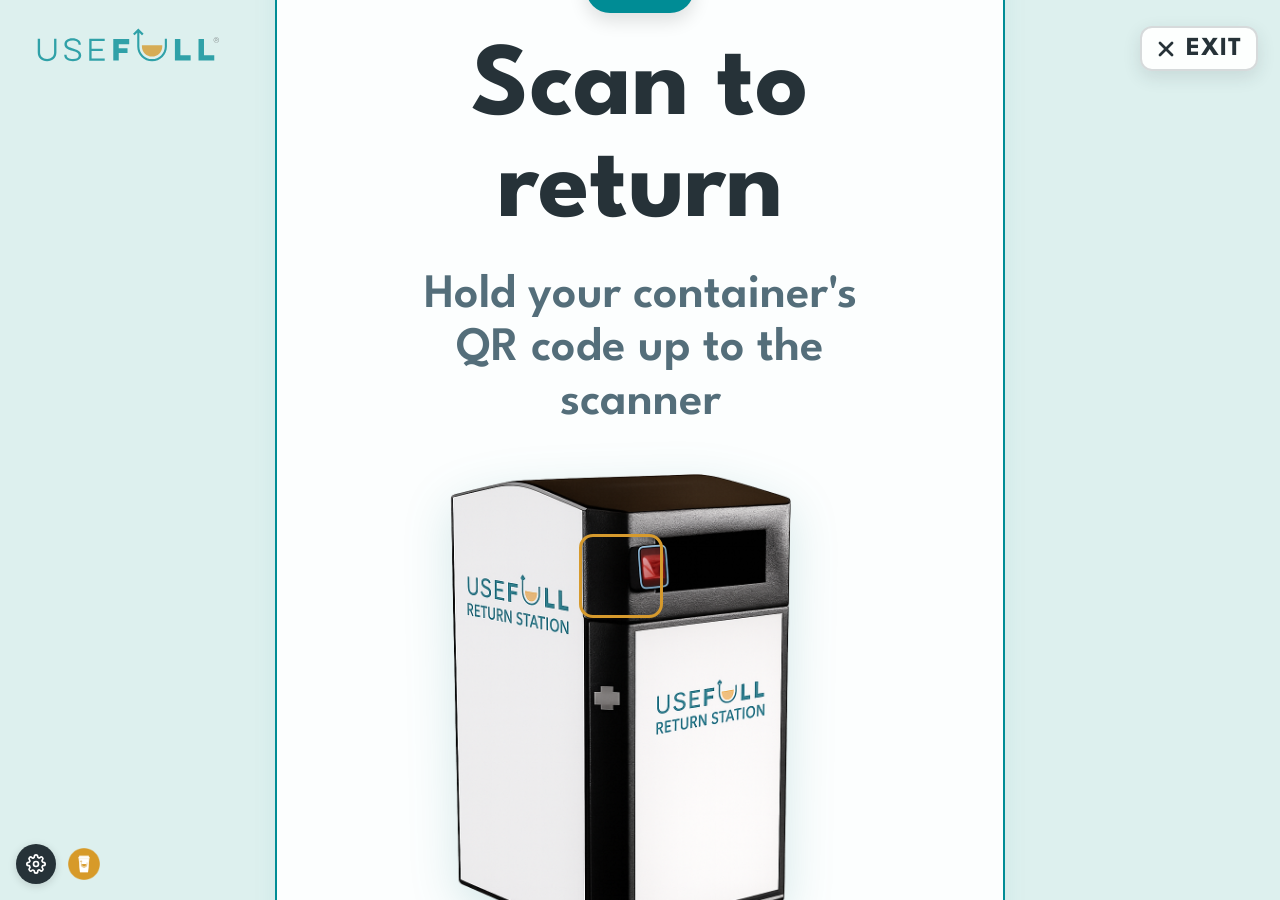
==== commit b3abbee8: "Return station: frame OFF by default + larger type to fill screen - Device frame now defaults OFF (f" ====
--- a/return-station/index.html
+++ b/return-station/index.html
@@ -144,7 +144,7 @@
       flex-shrink: 0;
     }
     .brand-strip__logo {
-      height: clamp(32px, 4.8cqmin, 46px);
+      height: 52px;
       opacity: 0.78;
       justify-self: start;
       cursor: default;
@@ -162,14 +162,14 @@
       align-items: center;
       gap: 8px;
       font-family: 'League Spartan', sans-serif;
-      font-size: clamp(17px, 2.4cqmin, 22px);
+      font-size: 26px;
       font-weight: 700;
       line-height: 1;
       cursor: pointer;
       text-transform: uppercase;
       letter-spacing: 0.04em;
     }
-    .exit-btn svg { width: 19px; height: 19px; stroke-width: 2.8; flex-shrink: 0; }
+    .exit-btn svg { width: 24px; height: 24px; stroke-width: 2.8; flex-shrink: 0; }
 
     /* Auto-dismiss countdown pill (top-right on success) —
        pattern lifted from the v4 checkout session-countdown */
@@ -203,13 +203,13 @@
        ════════════════════════════════════════════════ */
     .card {
       position: relative;
-      width: min(100%, 680px);
+      width: min(100%, 730px);
       display: flex;
       flex-direction: column;
       align-items: center;
       text-align: center;
-      gap: 24px;
-      padding: 72px 48px 44px;
+      gap: 26px;
+      padding: 80px 52px 48px;
       background: rgba(255, 255, 255, 0.92);
       border: 2px solid var(--teal);
       border-radius: var(--radius);
@@ -217,12 +217,12 @@
     }
     .card-mark {
       position: absolute;
-      top: -48px;
+      top: -54px;
       left: 50%;
       transform: translateX(-50%);
-      width: 96px;
-      height: 96px;
-      border-radius: 22px;
+      width: 108px;
+      height: 108px;
+      border-radius: 24px;
       display: flex;
       align-items: center;
       justify-content: center;
@@ -256,22 +256,22 @@
       flex-direction: column;
       align-items: center;
       justify-content: center; /* vertically center card + hint as a group */
-      gap: 28px;
-    }
-    .idle-card__title { font-size: 88px; }
-    .idle-card__sub { font-size: 40px; max-width: 18ch; }
+      gap: 30px;
+    }
+    .idle-card__title { font-size: 104px; }
+    .idle-card__sub { font-size: 48px; max-width: 18ch; }
     .idle-card__station {
       position: relative;
       width: 100%;
-      margin-top: 16px;
+      margin-top: 18px;
       display: flex;
       align-items: center;
       justify-content: center;
       min-height: 0;
     }
     .idle-card__station img {
-      max-height: 470px;
-      max-width: 72%;
+      max-height: 540px;
+      max-width: 78%;
       width: auto;
       object-fit: contain;
       display: block;
@@ -298,8 +298,8 @@
 
     /* ── Success card ──────────────────────────────── */
     /* Title is always slate — color comes from card color token, not success style */
-    .success-card__title { font-size: 84px; letter-spacing: 0.01em; color: var(--slate); }
-    .success-card__body { font-size: 38px; }
+    .success-card__title { font-size: 100px; letter-spacing: 0.01em; color: var(--slate); }
+    .success-card__body { font-size: 46px; }
 
     /* Card color tokens — set by cardColor state, applied via data-card-color attr */
     [data-card-color="green"]  { border-color: var(--green); }
@@ -316,8 +316,8 @@
       border-radius: 12px;
       margin-top: 2px;
     }
-    .tally-block__num { font-family: 'League Spartan', sans-serif; font-weight: 700; font-size: 66px; line-height: 1; }
-    .tally-block__label { font-family: 'League Spartan', sans-serif; font-weight: 600; font-size: 24px; text-transform: uppercase; letter-spacing: 0.04em; color: var(--slate-light); }
+    .tally-block__num { font-family: 'League Spartan', sans-serif; font-weight: 700; font-size: 84px; line-height: 1; }
+    .tally-block__label { font-family: 'League Spartan', sans-serif; font-weight: 600; font-size: 28px; text-transform: uppercase; letter-spacing: 0.04em; color: var(--slate-light); }
     /* Tally block colors by card color */
     [data-card-color="green"]  .tally-block { background: var(--green-light); }
     [data-card-color="green"]  .tally-block__num { color: var(--green); }
@@ -331,7 +331,7 @@
     .container-name {
       font-family: 'League Spartan', sans-serif;
       font-weight: 700;
-      font-size: 34px;
+      font-size: 42px;
       line-height: 1.05;
     }
     [data-card-color="green"]  .container-name { color: var(--green); }
@@ -341,12 +341,12 @@
     .success-note {
       font-family: 'Proxima Nova', sans-serif;
       font-weight: 500;
-      font-size: 22px;
+      font-size: 26px;
       line-height: 1.4;
       color: var(--slate-light);
       max-width: 32ch;
     }
-    .success-hint { font-family: 'League Spartan', sans-serif; font-weight: 600; font-size: 22px; color: var(--slate-light); opacity: 0.85; }
+    .success-hint { font-family: 'League Spartan', sans-serif; font-weight: 600; font-size: 26px; color: var(--slate-light); opacity: 0.85; }
 
     /* ── Scan "pop" feedback ───────────────────────────
        On each new scan: the tally box swells briefly and the
@@ -517,6 +517,7 @@
                 <label class="settings-check"><input type="checkbox" id="nameToggle" /> Show container name</label>
                 <label class="settings-check"><input type="checkbox" id="popToggle" checked /> Pop effect on scan</label>
                 <label class="settings-check"><input type="checkbox" id="soundToggle" checked /> Sound effects</label>
+                <label class="settings-check"><input type="checkbox" id="frameToggle" /> Device frame (preview)</label>
               </div>
             </div>
           </div>
@@ -537,7 +538,10 @@
        session tally, and restarts the auto-dismiss timer.
        ═══════════════════════════════════════════════════════════════ */
     const params = new URLSearchParams(location.search);
-    if (params.get('bare') === '1') document.body.classList.add('bare');
+    /* Frame is OFF by default (fullscreen, as the PWA runs on the tablet).
+       ?frame=1 starts with the preview frame on; the settings toggle flips it. */
+    const startFramed = params.get('frame') === '1';
+    document.body.classList.toggle('bare', !startFramed);
 
     const app = document.getElementById('app');
     const screen = document.getElementById('screen');
@@ -786,6 +790,11 @@
     document.getElementById('nameToggle').onchange = (e) => { showName = e.target.checked; if (state === 'success') render(); };
     document.getElementById('popToggle').onchange = (e) => { popEnabled = e.target.checked; };
     document.getElementById('soundToggle').onchange = (e) => { soundEnabled = e.target.checked; };
+    document.getElementById('frameToggle').checked = startFramed;
+    document.getElementById('frameToggle').onchange = (e) => {
+      document.body.classList.toggle('bare', !e.target.checked);
+      fitFrame();
+    };
     document.getElementById('simScanBtn').onclick = () => { settingsWheel.classList.remove('is-open'); onScan(); };
 
     /* ── Screenshot mode: hide settings via "h" or logo tap; "s" scans ── */
